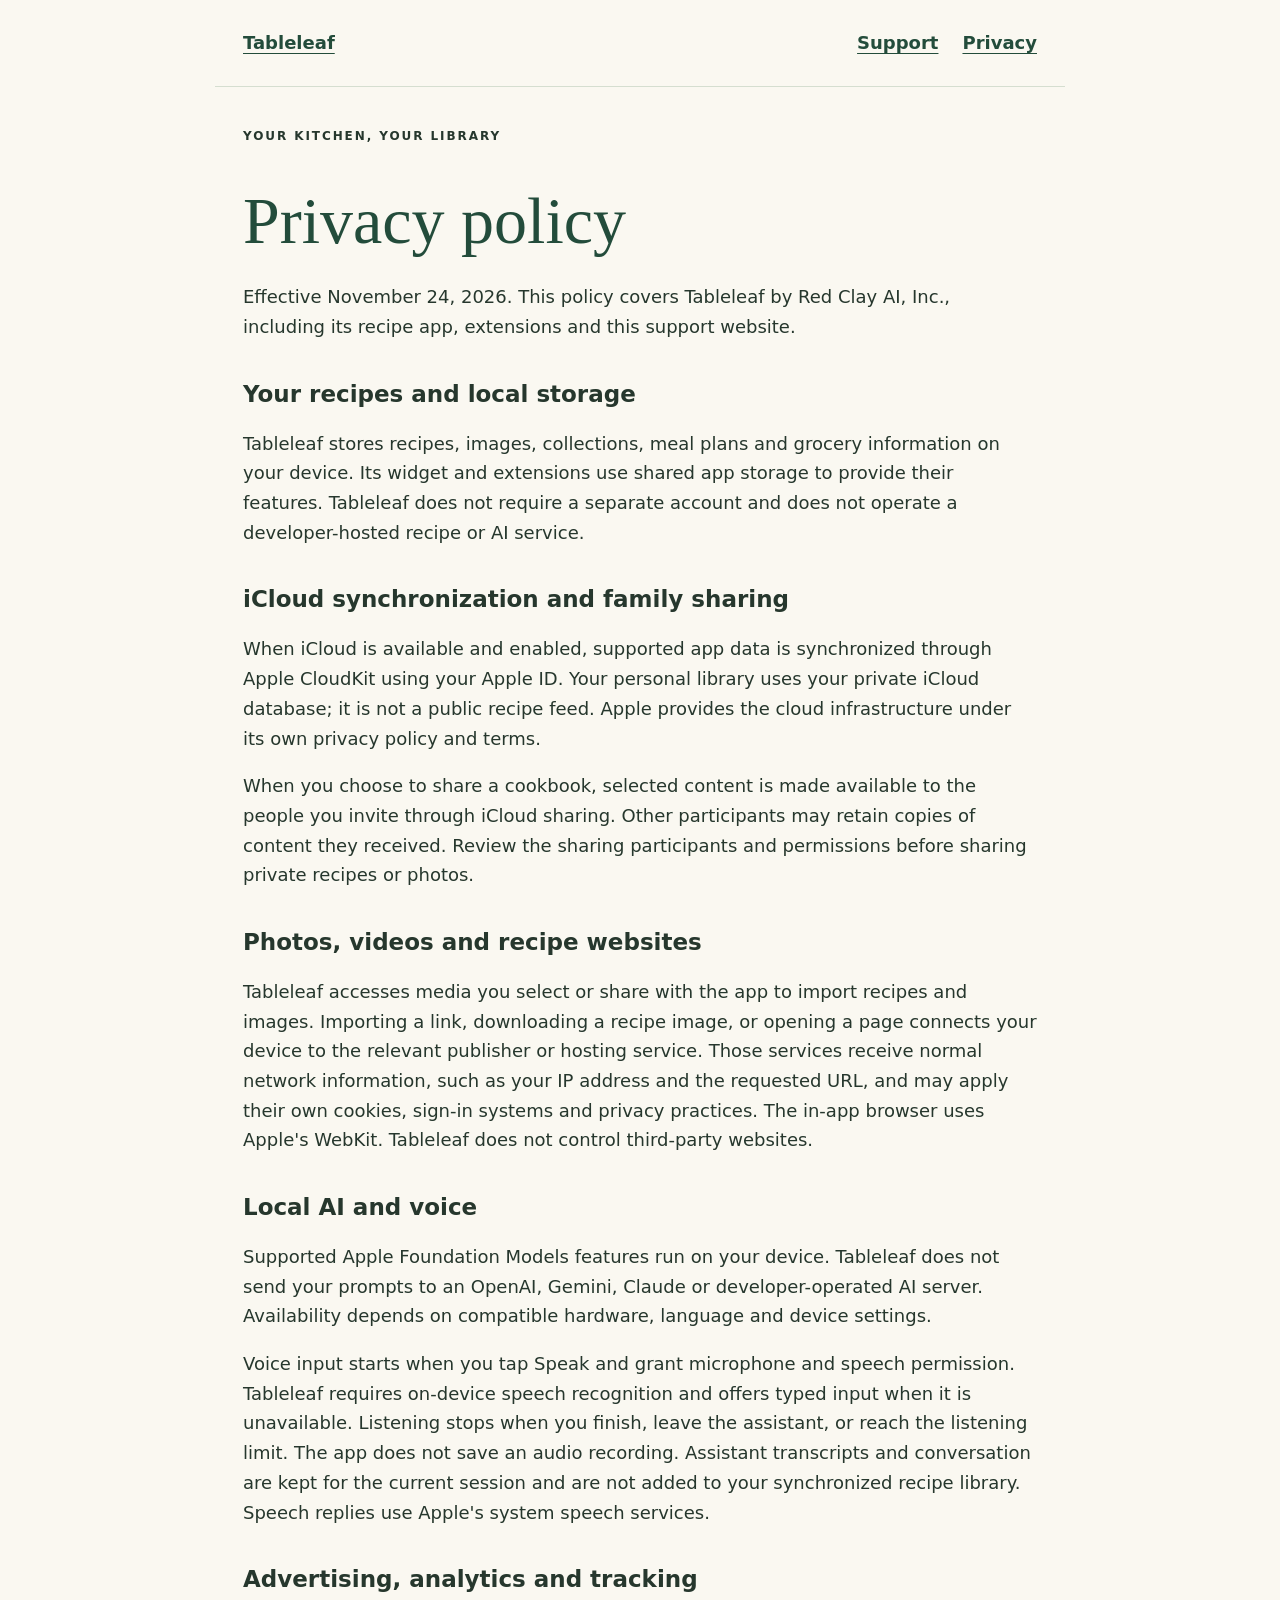
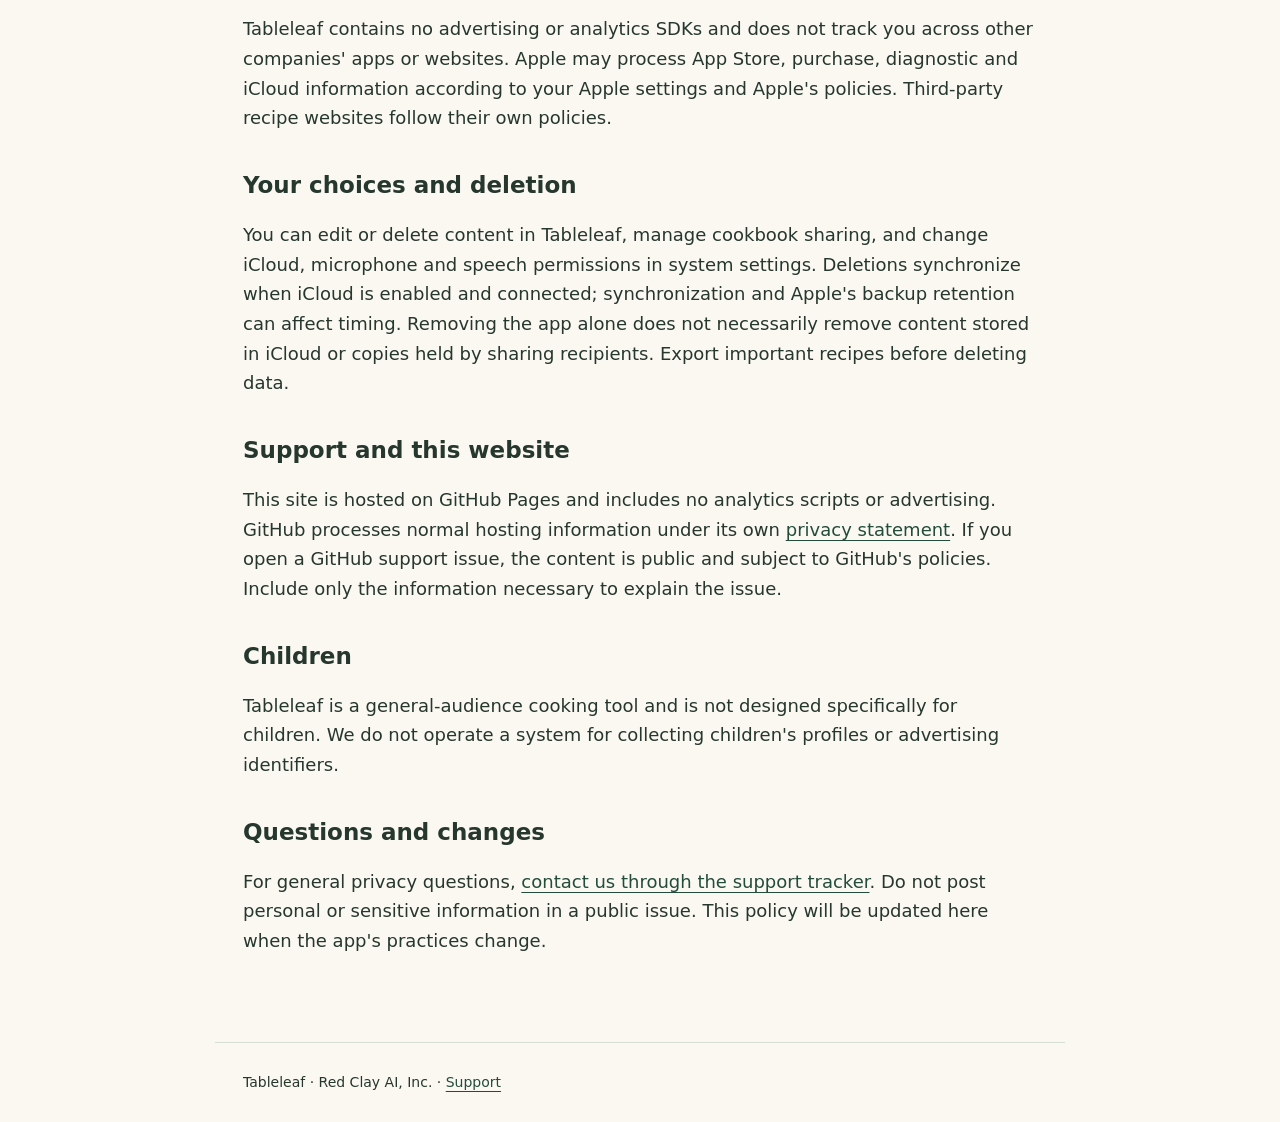
==== privacy.html @ 40dddf6b "Publish Tableleaf support and privacy pages" ====
<!doctype html><html lang="en"><head><meta charset="utf-8"><meta name="viewport" content="width=device-width,initial-scale=1"><title>Tableleaf Privacy Policy</title><meta name="description" content="How Tableleaf handles recipes, iCloud syncing, local AI and voice."><link rel="stylesheet" href="style.css"></head><body><header><a href="./">Tableleaf</a><nav aria-label="Main"><a href="./">Support</a><a href="privacy.html" aria-current="page">Privacy</a></nav></header><main><p class="eyebrow">Your kitchen, your library</p><h1>Privacy policy</h1><p>Effective November 24, 2026. This policy covers Tableleaf by Red Clay AI, Inc., including its recipe app, extensions and this support website.</p><h2>Your recipes and local storage</h2><p>Tableleaf stores recipes, images, collections, meal plans and grocery information on your device. Its widget and extensions use shared app storage to provide their features. Tableleaf does not require a separate account and does not operate a developer-hosted recipe or AI service.</p><h2>iCloud synchronization and family sharing</h2><p>When iCloud is available and enabled, supported app data is synchronized through Apple CloudKit using your Apple ID. Your personal library uses your private iCloud database; it is not a public recipe feed. Apple provides the cloud infrastructure under its own privacy policy and terms.</p><p>When you choose to share a cookbook, selected content is made available to the people you invite through iCloud sharing. Other participants may retain copies of content they received. Review the sharing participants and permissions before sharing private recipes or photos.</p><h2>Photos, videos and recipe websites</h2><p>Tableleaf accesses media you select or share with the app to import recipes and images. Importing a link, downloading a recipe image, or opening a page connects your device to the relevant publisher or hosting service. Those services receive normal network information, such as your IP address and the requested URL, and may apply their own cookies, sign-in systems and privacy practices. The in-app browser uses Apple's WebKit. Tableleaf does not control third-party websites.</p><h2>Local AI and voice</h2><p>Supported Apple Foundation Models features run on your device. Tableleaf does not send your prompts to an OpenAI, Gemini, Claude or developer-operated AI server. Availability depends on compatible hardware, language and device settings.</p><p>Voice input starts when you tap Speak and grant microphone and speech permission. Tableleaf requires on-device speech recognition and offers typed input when it is unavailable. Listening stops when you finish, leave the assistant, or reach the listening limit. The app does not save an audio recording. Assistant transcripts and conversation are kept for the current session and are not added to your synchronized recipe library. Speech replies use Apple's system speech services.</p><h2>Advertising, analytics and tracking</h2><p>Tableleaf contains no advertising or analytics SDKs and does not track you across other companies' apps or websites. Apple may process App Store, purchase, diagnostic and iCloud information according to your Apple settings and Apple's policies. Third-party recipe websites follow their own policies.</p><h2>Your choices and deletion</h2><p>You can edit or delete content in Tableleaf, manage cookbook sharing, and change iCloud, microphone and speech permissions in system settings. Deletions synchronize when iCloud is enabled and connected; synchronization and Apple's backup retention can affect timing. Removing the app alone does not necessarily remove content stored in iCloud or copies held by sharing recipients. Export important recipes before deleting data.</p><h2>Support and this website</h2><p>This site is hosted on GitHub Pages and includes no analytics scripts or advertising. GitHub processes normal hosting information under its own <a href="https://docs.github.com/en/site-policy/privacy-policies/github-general-privacy-statement">privacy statement</a>. If you open a GitHub support issue, the content is public and subject to GitHub's policies. Include only the information necessary to explain the issue.</p><h2>Children</h2><p>Tableleaf is a general-audience cooking tool and is not designed specifically for children. We do not operate a system for collecting children's profiles or advertising identifiers.</p><h2>Questions and changes</h2><p>For general privacy questions, <a href="https://github.com/DannyB764/tableleaf-support/issues/new">contact us through the support tracker</a>. Do not post personal or sensitive information in a public issue. This policy will be updated here when the app's practices change.</p></main><footer>Tableleaf · Red Clay AI, Inc. · <a href="./">Support</a></footer></body></html>
---- style.css ----
:root{color-scheme:light;--ink:#234c3b;--paper:#faf8f1}*{box-sizing:border-box}body{margin:0;background:var(--paper);color:#26372d;font:18px/1.65 system-ui,sans-serif}main,header,footer{max-width:850px;margin:auto;padding:28px}header{display:flex;justify-content:space-between;gap:20px;border-bottom:1px solid #d5ded0}header a{font-weight:650}nav{display:flex;gap:24px}a{color:var(--ink);text-underline-offset:4px}h1{font:normal clamp(40px,8vw,66px)/1.12 Georgia,serif;color:var(--ink);margin:38px 0 24px}h2{font-size:23px;line-height:1.3;margin-top:38px}.eyebrow{letter-spacing:.16em;font-size:12px;font-weight:700;text-transform:uppercase}.intro{font-size:22px}.note{padding:20px;background:#e6ecdf;border-radius:16px}footer{font-size:14px;border-top:1px solid #d5ded0;margin-top:40px}details{padding:16px 0;border-bottom:1px solid #d5ded0}summary{cursor:pointer;font-weight:650}p,li{max-width:72ch}@media(max-width:500px){header{display:block}nav{margin-top:10px}main,header,footer{padding:22px}}
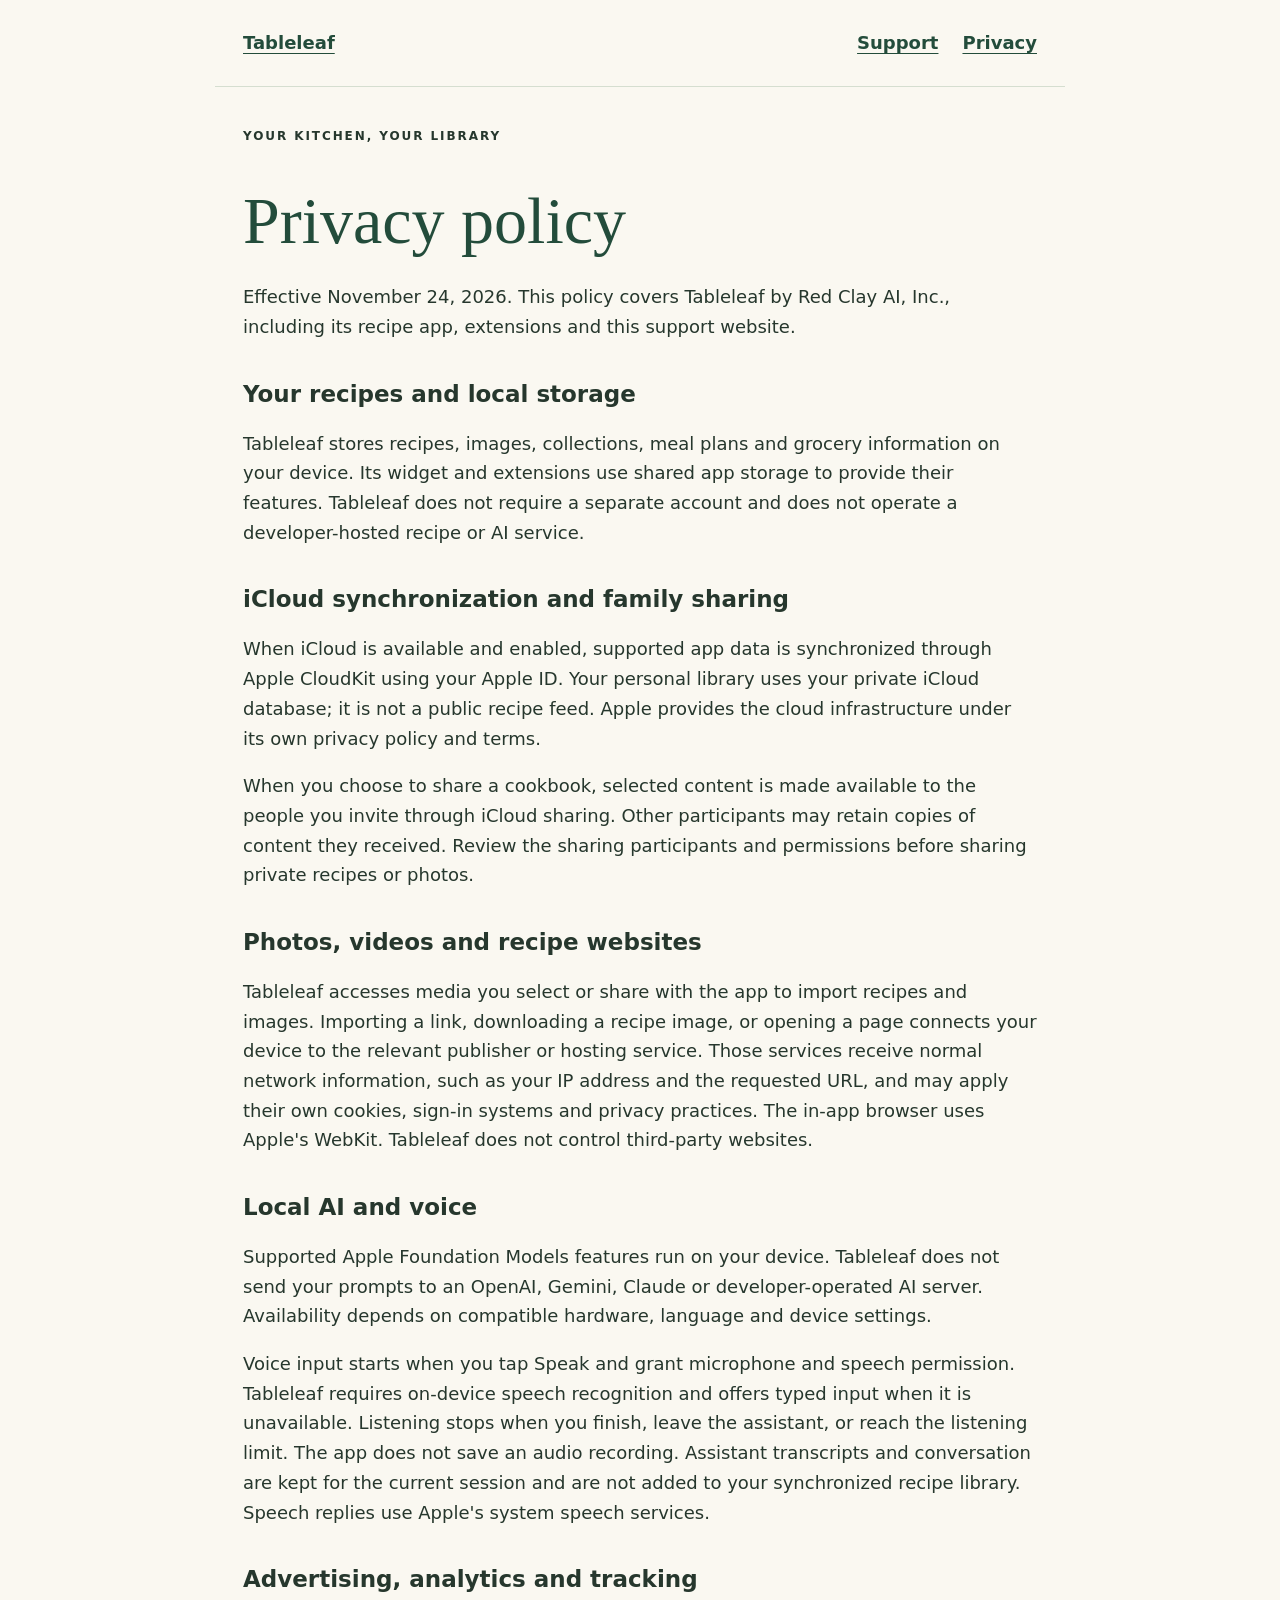
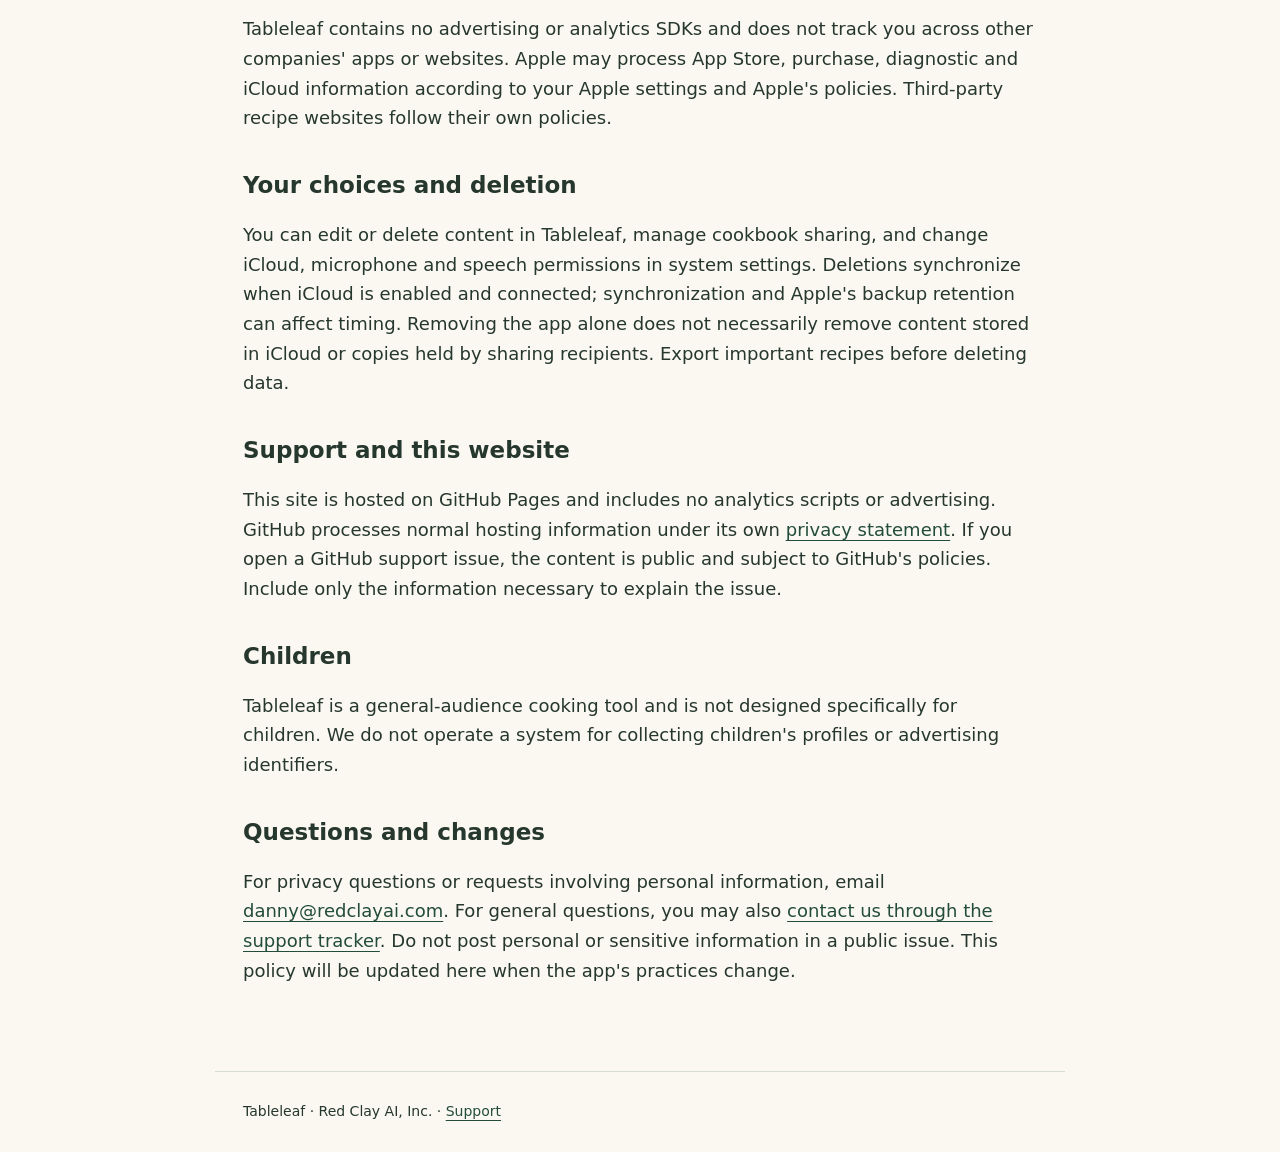
==== commit d5e2b176: "Add support and private privacy contact email" ====
--- a/privacy.html
+++ b/privacy.html
@@ -1 +1 @@
-<!doctype html><html lang="en"><head><meta charset="utf-8"><meta name="viewport" content="width=device-width,initial-scale=1"><title>Tableleaf Privacy Policy</title><meta name="description" content="How Tableleaf handles recipes, iCloud syncing, local AI and voice."><link rel="stylesheet" href="style.css"></head><body><header><a href="./">Tableleaf</a><nav aria-label="Main"><a href="./">Support</a><a href="privacy.html" aria-current="page">Privacy</a></nav></header><main><p class="eyebrow">Your kitchen, your library</p><h1>Privacy policy</h1><p>Effective November 24, 2026. This policy covers Tableleaf by Red Clay AI, Inc., including its recipe app, extensions and this support website.</p><h2>Your recipes and local storage</h2><p>Tableleaf stores recipes, images, collections, meal plans and grocery information on your device. Its widget and extensions use shared app storage to provide their features. Tableleaf does not require a separate account and does not operate a developer-hosted recipe or AI service.</p><h2>iCloud synchronization and family sharing</h2><p>When iCloud is available and enabled, supported app data is synchronized through Apple CloudKit using your Apple ID. Your personal library uses your private iCloud database; it is not a public recipe feed. Apple provides the cloud infrastructure under its own privacy policy and terms.</p><p>When you choose to share a cookbook, selected content is made available to the people you invite through iCloud sharing. Other participants may retain copies of content they received. Review the sharing participants and permissions before sharing private recipes or photos.</p><h2>Photos, videos and recipe websites</h2><p>Tableleaf accesses media you select or share with the app to import recipes and images. Importing a link, downloading a recipe image, or opening a page connects your device to the relevant publisher or hosting service. Those services receive normal network information, such as your IP address and the requested URL, and may apply their own cookies, sign-in systems and privacy practices. The in-app browser uses Apple's WebKit. Tableleaf does not control third-party websites.</p><h2>Local AI and voice</h2><p>Supported Apple Foundation Models features run on your device. Tableleaf does not send your prompts to an OpenAI, Gemini, Claude or developer-operated AI server. Availability depends on compatible hardware, language and device settings.</p><p>Voice input starts when you tap Speak and grant microphone and speech permission. Tableleaf requires on-device speech recognition and offers typed input when it is unavailable. Listening stops when you finish, leave the assistant, or reach the listening limit. The app does not save an audio recording. Assistant transcripts and conversation are kept for the current session and are not added to your synchronized recipe library. Speech replies use Apple's system speech services.</p><h2>Advertising, analytics and tracking</h2><p>Tableleaf contains no advertising or analytics SDKs and does not track you across other companies' apps or websites. Apple may process App Store, purchase, diagnostic and iCloud information according to your Apple settings and Apple's policies. Third-party recipe websites follow their own policies.</p><h2>Your choices and deletion</h2><p>You can edit or delete content in Tableleaf, manage cookbook sharing, and change iCloud, microphone and speech permissions in system settings. Deletions synchronize when iCloud is enabled and connected; synchronization and Apple's backup retention can affect timing. Removing the app alone does not necessarily remove content stored in iCloud or copies held by sharing recipients. Export important recipes before deleting data.</p><h2>Support and this website</h2><p>This site is hosted on GitHub Pages and includes no analytics scripts or advertising. GitHub processes normal hosting information under its own <a href="https://docs.github.com/en/site-policy/privacy-policies/github-general-privacy-statement">privacy statement</a>. If you open a GitHub support issue, the content is public and subject to GitHub's policies. Include only the information necessary to explain the issue.</p><h2>Children</h2><p>Tableleaf is a general-audience cooking tool and is not designed specifically for children. We do not operate a system for collecting children's profiles or advertising identifiers.</p><h2>Questions and changes</h2><p>For general privacy questions, <a href="https://github.com/DannyB764/tableleaf-support/issues/new">contact us through the support tracker</a>. Do not post personal or sensitive information in a public issue. This policy will be updated here when the app's practices change.</p></main><footer>Tableleaf · Red Clay AI, Inc. · <a href="./">Support</a></footer></body></html>
+<!doctype html><html lang="en"><head><meta charset="utf-8"><meta name="viewport" content="width=device-width,initial-scale=1"><title>Tableleaf Privacy Policy</title><meta name="description" content="How Tableleaf handles recipes, iCloud syncing, local AI and voice."><link rel="stylesheet" href="style.css"></head><body><header><a href="./">Tableleaf</a><nav aria-label="Main"><a href="./">Support</a><a href="privacy.html" aria-current="page">Privacy</a></nav></header><main><p class="eyebrow">Your kitchen, your library</p><h1>Privacy policy</h1><p>Effective November 24, 2026. This policy covers Tableleaf by Red Clay AI, Inc., including its recipe app, extensions and this support website.</p><h2>Your recipes and local storage</h2><p>Tableleaf stores recipes, images, collections, meal plans and grocery information on your device. Its widget and extensions use shared app storage to provide their features. Tableleaf does not require a separate account and does not operate a developer-hosted recipe or AI service.</p><h2>iCloud synchronization and family sharing</h2><p>When iCloud is available and enabled, supported app data is synchronized through Apple CloudKit using your Apple ID. Your personal library uses your private iCloud database; it is not a public recipe feed. Apple provides the cloud infrastructure under its own privacy policy and terms.</p><p>When you choose to share a cookbook, selected content is made available to the people you invite through iCloud sharing. Other participants may retain copies of content they received. Review the sharing participants and permissions before sharing private recipes or photos.</p><h2>Photos, videos and recipe websites</h2><p>Tableleaf accesses media you select or share with the app to import recipes and images. Importing a link, downloading a recipe image, or opening a page connects your device to the relevant publisher or hosting service. Those services receive normal network information, such as your IP address and the requested URL, and may apply their own cookies, sign-in systems and privacy practices. The in-app browser uses Apple's WebKit. Tableleaf does not control third-party websites.</p><h2>Local AI and voice</h2><p>Supported Apple Foundation Models features run on your device. Tableleaf does not send your prompts to an OpenAI, Gemini, Claude or developer-operated AI server. Availability depends on compatible hardware, language and device settings.</p><p>Voice input starts when you tap Speak and grant microphone and speech permission. Tableleaf requires on-device speech recognition and offers typed input when it is unavailable. Listening stops when you finish, leave the assistant, or reach the listening limit. The app does not save an audio recording. Assistant transcripts and conversation are kept for the current session and are not added to your synchronized recipe library. Speech replies use Apple's system speech services.</p><h2>Advertising, analytics and tracking</h2><p>Tableleaf contains no advertising or analytics SDKs and does not track you across other companies' apps or websites. Apple may process App Store, purchase, diagnostic and iCloud information according to your Apple settings and Apple's policies. Third-party recipe websites follow their own policies.</p><h2>Your choices and deletion</h2><p>You can edit or delete content in Tableleaf, manage cookbook sharing, and change iCloud, microphone and speech permissions in system settings. Deletions synchronize when iCloud is enabled and connected; synchronization and Apple's backup retention can affect timing. Removing the app alone does not necessarily remove content stored in iCloud or copies held by sharing recipients. Export important recipes before deleting data.</p><h2>Support and this website</h2><p>This site is hosted on GitHub Pages and includes no analytics scripts or advertising. GitHub processes normal hosting information under its own <a href="https://docs.github.com/en/site-policy/privacy-policies/github-general-privacy-statement">privacy statement</a>. If you open a GitHub support issue, the content is public and subject to GitHub's policies. Include only the information necessary to explain the issue.</p><h2>Children</h2><p>Tableleaf is a general-audience cooking tool and is not designed specifically for children. We do not operate a system for collecting children's profiles or advertising identifiers.</p><h2>Questions and changes</h2><p>For privacy questions or requests involving personal information, email <a href="mailto:danny@redclayai.com">danny@redclayai.com</a>. For general questions, you may also <a href="https://github.com/redclayai/tableleaf-support/issues/new">contact us through the support tracker</a>. Do not post personal or sensitive information in a public issue. This policy will be updated here when the app's practices change.</p></main><footer>Tableleaf · Red Clay AI, Inc. · <a href="./">Support</a></footer></body></html>
